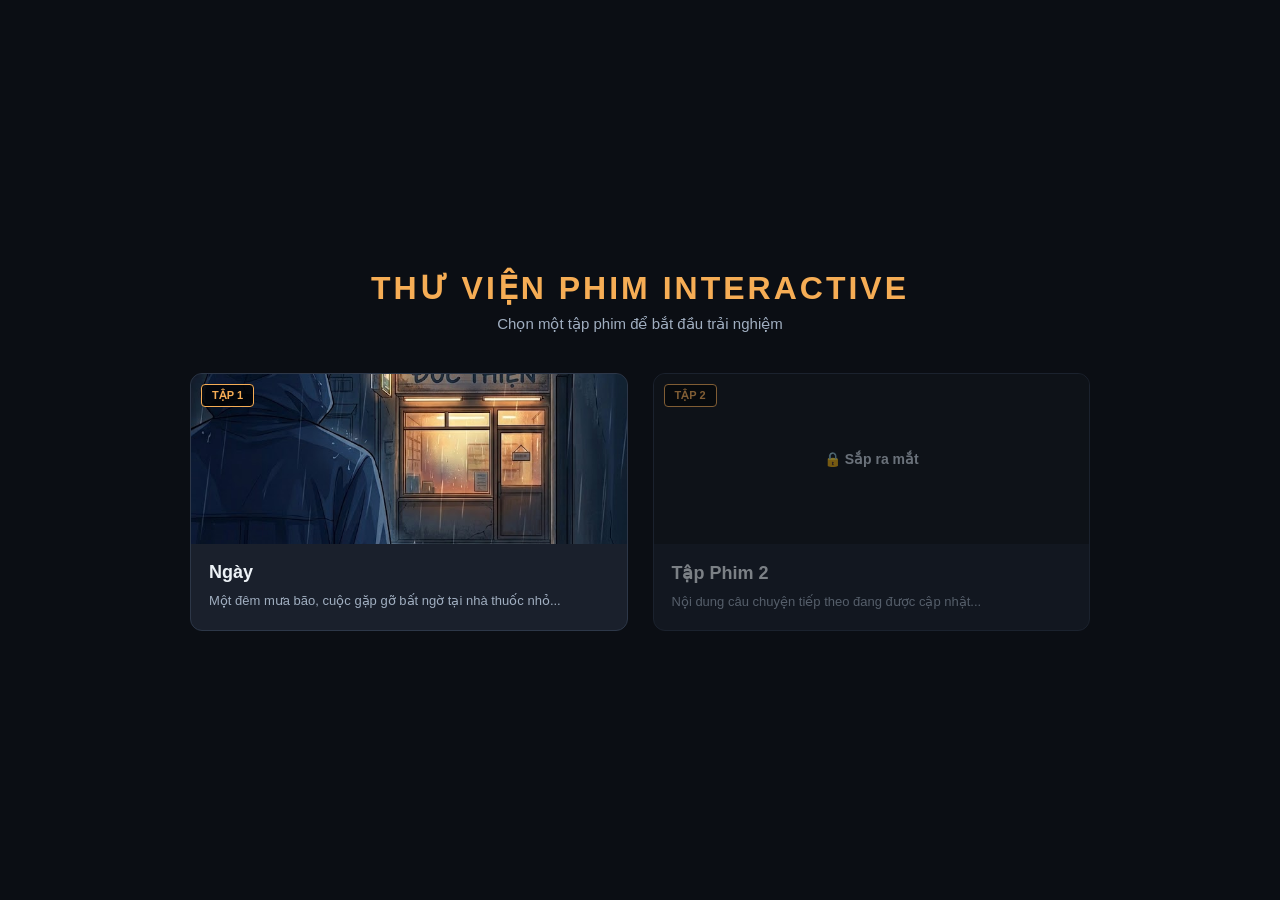
==== index.html @ 78b6ec32 "Complete skeleton to expand" ====
<!DOCTYPE html>
<html lang="vi">
<head>
    <meta charset="UTF-8">
    <meta name="viewport" content="width=device-width, initial-scale=1.0">
    <title>Thư viện Phim Interactive</title>
    <link rel="stylesheet" href="css/main_menu.css">
</head>
<body>

    <div class="menu-container">
        <h1 class="main-title">THƯ VIỆN PHIM INTERACTIVE</h1>
        <p class="sub-title">Chọn một tập phim để bắt đầu trải nghiệm</p>

        <div class="films-grid">
            <!-- Thẻ phim 1 -->
            <a href="film_1/index.html" class="film-card">
                <div class="card-cover" style="background-image: url('film_1/assets/imgs/scene1.png');">
                    <span class="badge">TẬP 1</span>
                </div>
                <div class="card-info">
                    <h3>Ngày </h3>
                    <p>Một đêm mưa bão, cuộc gặp gỡ bất ngờ tại nhà thuốc nhỏ...</p>
                </div>
            </a>

            <!-- Thẻ phim 2 (Sẵn sàng cho tương lai) -->
            <div class="film-card locked">
                <div class="card-cover">
                    <span class="badge">TẬP 2</span>
                    <div class="lock-overlay">🔒 Sắp ra mắt</div>
                </div>
                <div class="card-info">
                    <h3>Tập Phim 2</h3>
                    <p>Nội dung câu chuyện tiếp theo đang được cập nhật...</p>
                </div>
            </div>
        </div>
    </div>

</body>
</html>
---- css/main_menu.css ----
* {
    box-sizing: border-box;
    margin: 0;
    padding: 0;
}

body {
    background-color: #0b0e14;
    color: #ffffff;
    font-family: 'Segoe UI', Tahoma, Geneva, Verdana, sans-serif;
    min-height: 100vh;
    display: flex;
    justify-content: center;
    align-items: center;
    padding: 20px;
}

.menu-container {
    max-width: 900px;
    width: 100%;
    text-align: center;
}

.main-title {
    font-size: 32px;
    letter-spacing: 3px;
    margin-bottom: 8px;
    color: #f6ad55;
    text-transform: uppercase;
}

.sub-title {
    color: #a0aec0;
    font-size: 15px;
    margin-bottom: 40px;
}

/* Khung hiển thị danh sách phim dạng Grid */
.films-grid {
    display: grid;
    grid-template-columns: repeat(auto-fit, minmax(280px, 1fr));
    gap: 25px;
    justify-content: center;
}

/* Thẻ Card cho mỗi bộ phim */
.film-card {
    background: #1a202c;
    border: 1px solid #2d3748;
    border-radius: 12px;
    overflow: hidden;
    text-decoration: none;
    color: inherit;
    transition: transform 0.3s ease, border-color 0.3s ease, box-shadow 0.3s ease;
    display: flex;
    flex-direction: column;
}

.film-card:hover {
    transform: translateY(-6px);
    border-color: #f6ad55;
    box-shadow: 0 10px 25px rgba(246, 173, 85, 0.15);
}

.card-cover {
    height: 170px;
    background-size: cover;
    background-position: center;
    position: relative;
    background-color: #2d3748;
}

.badge {
    position: absolute;
    top: 10px;
    left: 10px;
    background: rgba(0, 0, 0, 0.75);
    color: #f6ad55;
    padding: 4px 10px;
    font-size: 11px;
    font-weight: bold;
    border-radius: 4px;
    border: 1px solid #f6ad55;
}

.card-info {
    padding: 18px;
    text-align: left;
}

.card-info h3 {
    font-size: 18px;
    margin-bottom: 8px;
    color: #edf2f7;
}

.card-info p {
    font-size: 13px;
    color: #a0aec0;
    line-height: 1.5;
}

/* Trạng thái khóa cho Phim 2 chưa ra mắt */
.film-card.locked {
    opacity: 0.5;
    cursor: not-allowed;
}

.film-card.locked:hover {
    transform: none;
    border-color: #2d3748;
    box-shadow: none;
}

.lock-overlay {
    width: 100%;
    height: 100%;
    display: flex;
    justify-content: center;
    align-items: center;
    background: rgba(0, 0, 0, 0.6);
    color: #cbd5e0;
    font-weight: bold;
    font-size: 14px;
}
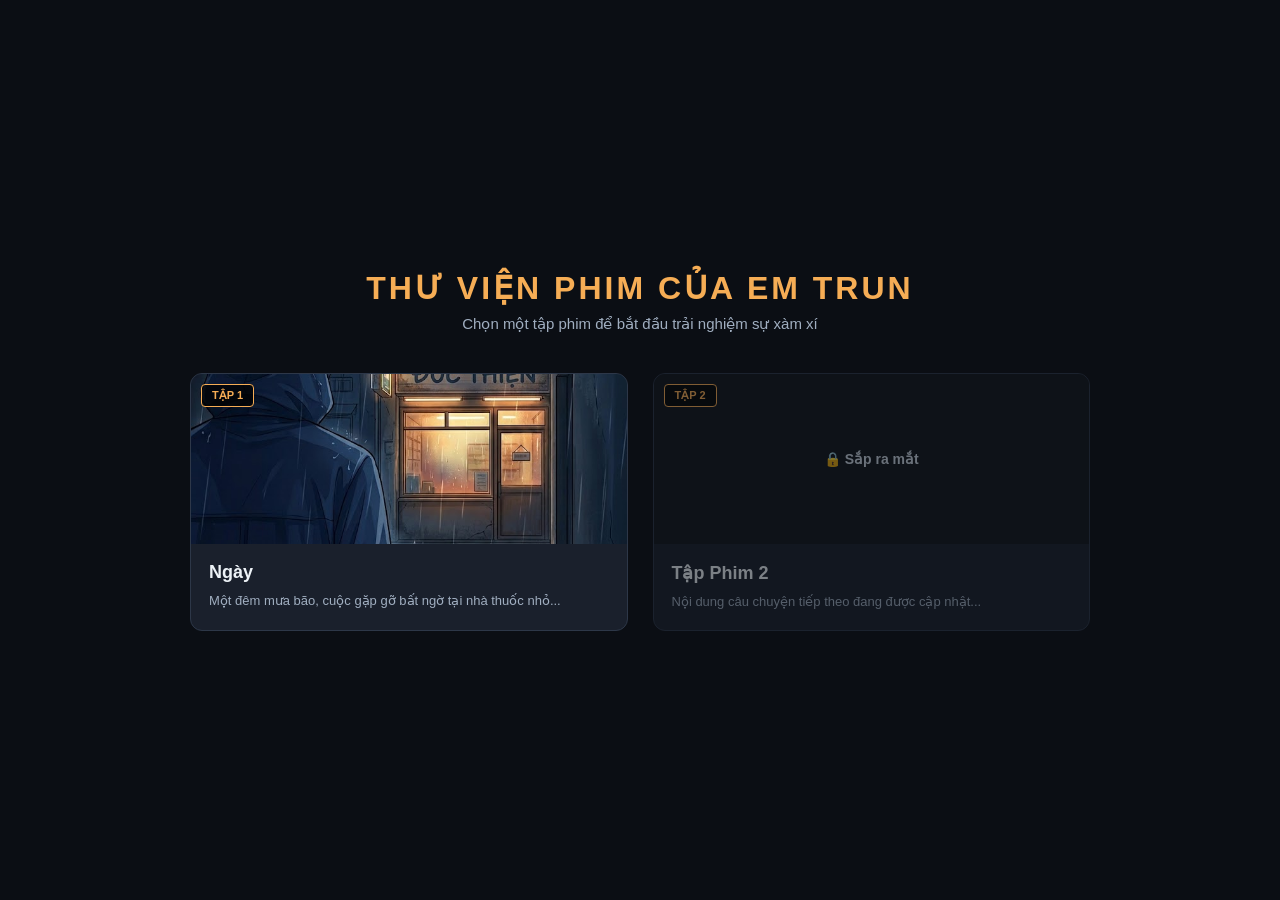
==== commit 58110ba5: "do a xam xi thing" ====
--- a/index.html
+++ b/index.html
@@ -9,8 +9,8 @@
 <body>
 
     <div class="menu-container">
-        <h1 class="main-title">THƯ VIỆN PHIM INTERACTIVE</h1>
-        <p class="sub-title">Chọn một tập phim để bắt đầu trải nghiệm</p>
+        <h1 class="main-title">THƯ VIỆN PHIM CỦA EM TRUN</h1>
+        <p class="sub-title">Chọn một tập phim để bắt đầu trải nghiệm sự xàm xí</p>
 
         <div class="films-grid">
             <!-- Thẻ phim 1 -->
@@ -39,4 +39,4 @@
     </div>
 
 </body>
-</html>+</html>
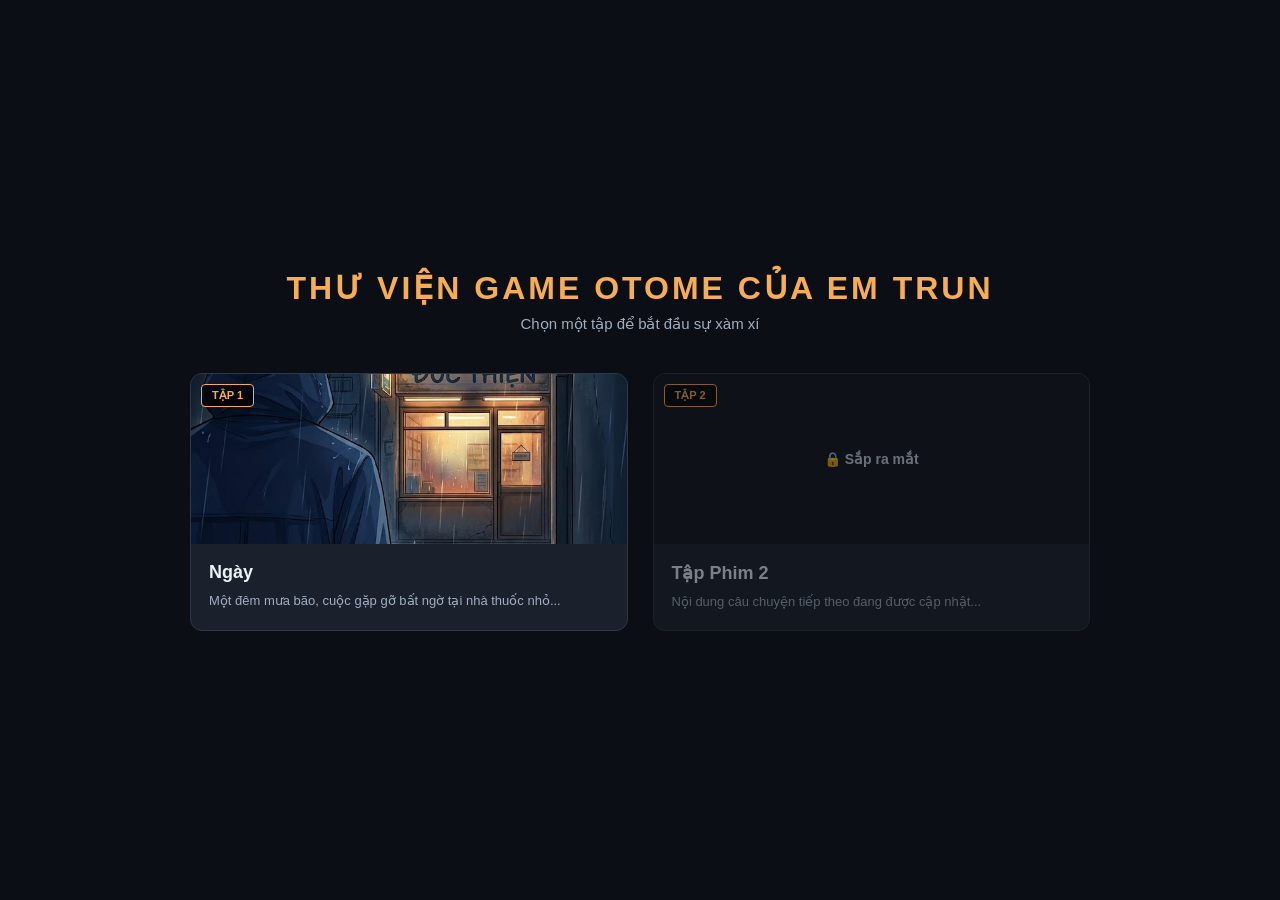
==== commit 18bafa51: "do a xam xi thing" ====
--- a/index.html
+++ b/index.html
@@ -9,8 +9,8 @@
 <body>
 
     <div class="menu-container">
-        <h1 class="main-title">THƯ VIỆN PHIM CỦA EM TRUN</h1>
-        <p class="sub-title">Chọn một tập phim để bắt đầu trải nghiệm sự xàm xí</p>
+        <h1 class="main-title">THƯ VIỆN GAME OTOME CỦA EM TRUN</h1>
+        <p class="sub-title">Chọn một tập để bắt đầu sự xàm xí</p>
 
         <div class="films-grid">
             <!-- Thẻ phim 1 -->
